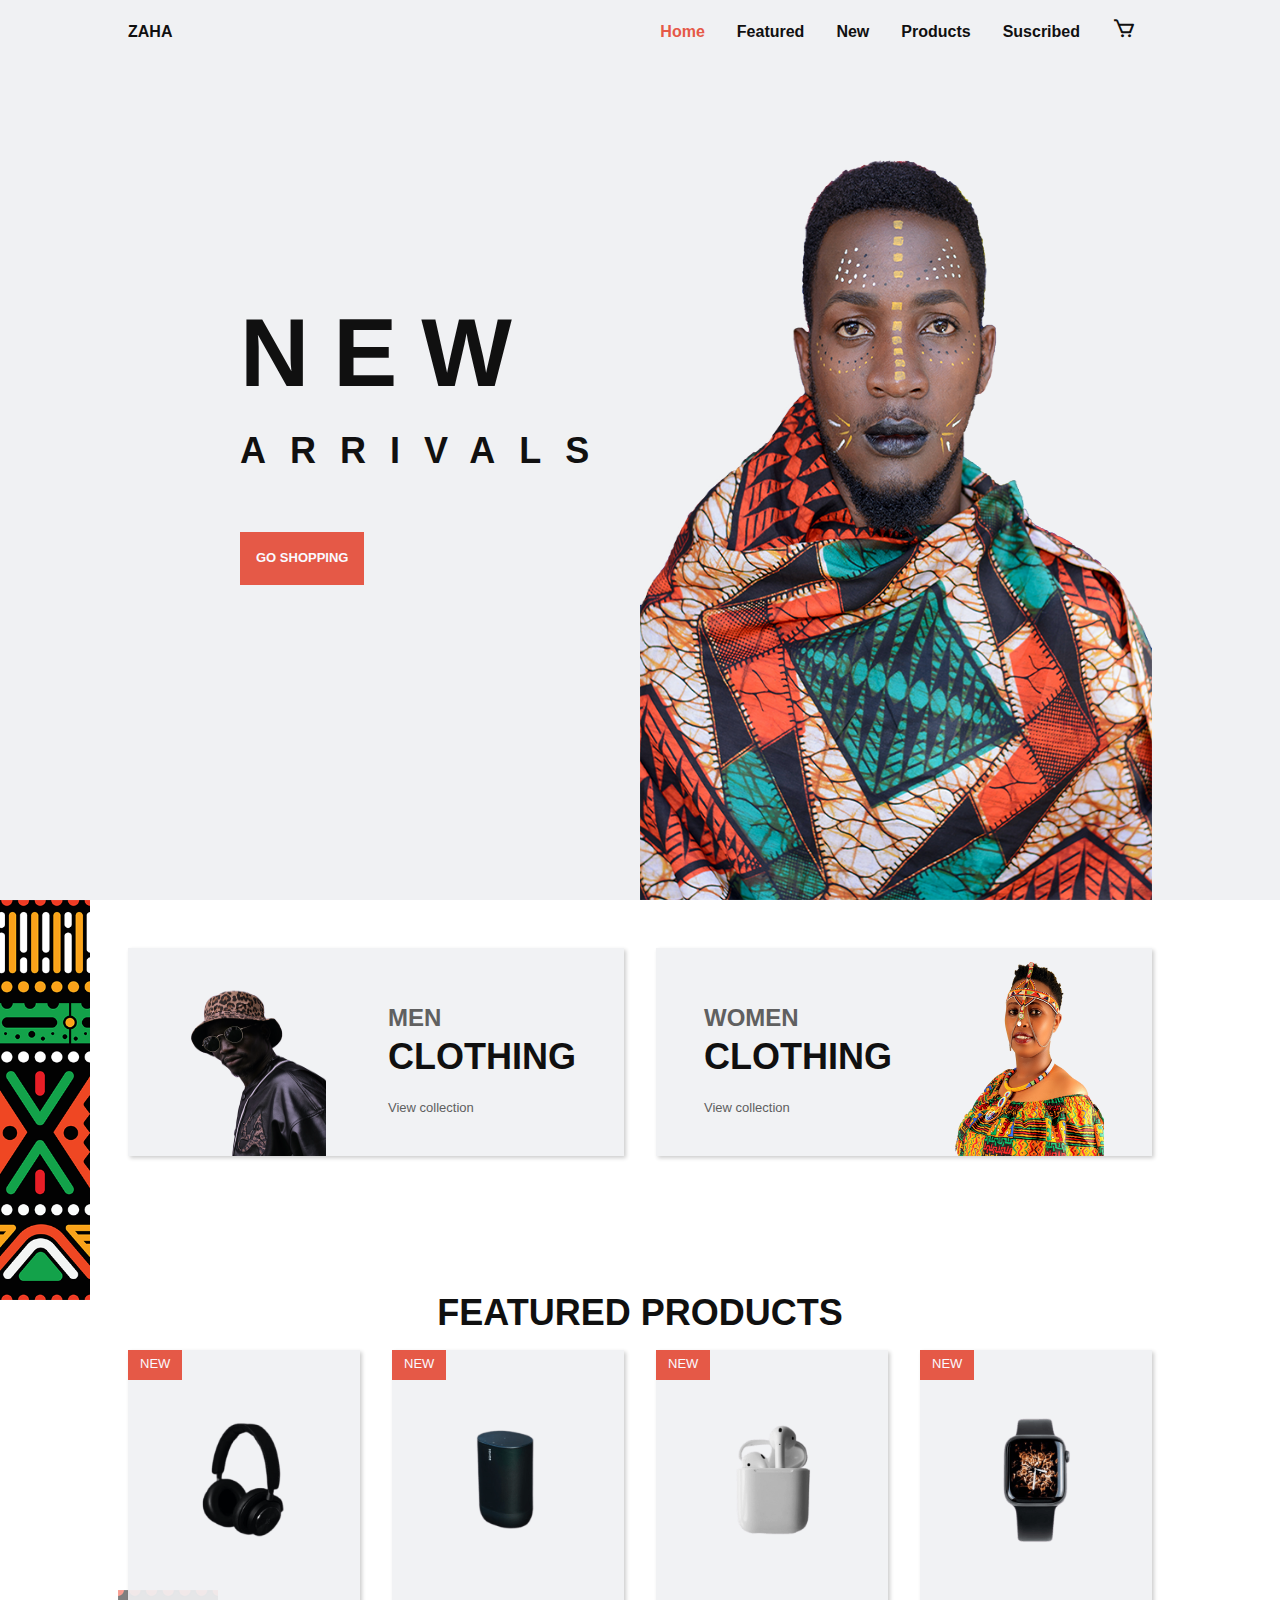
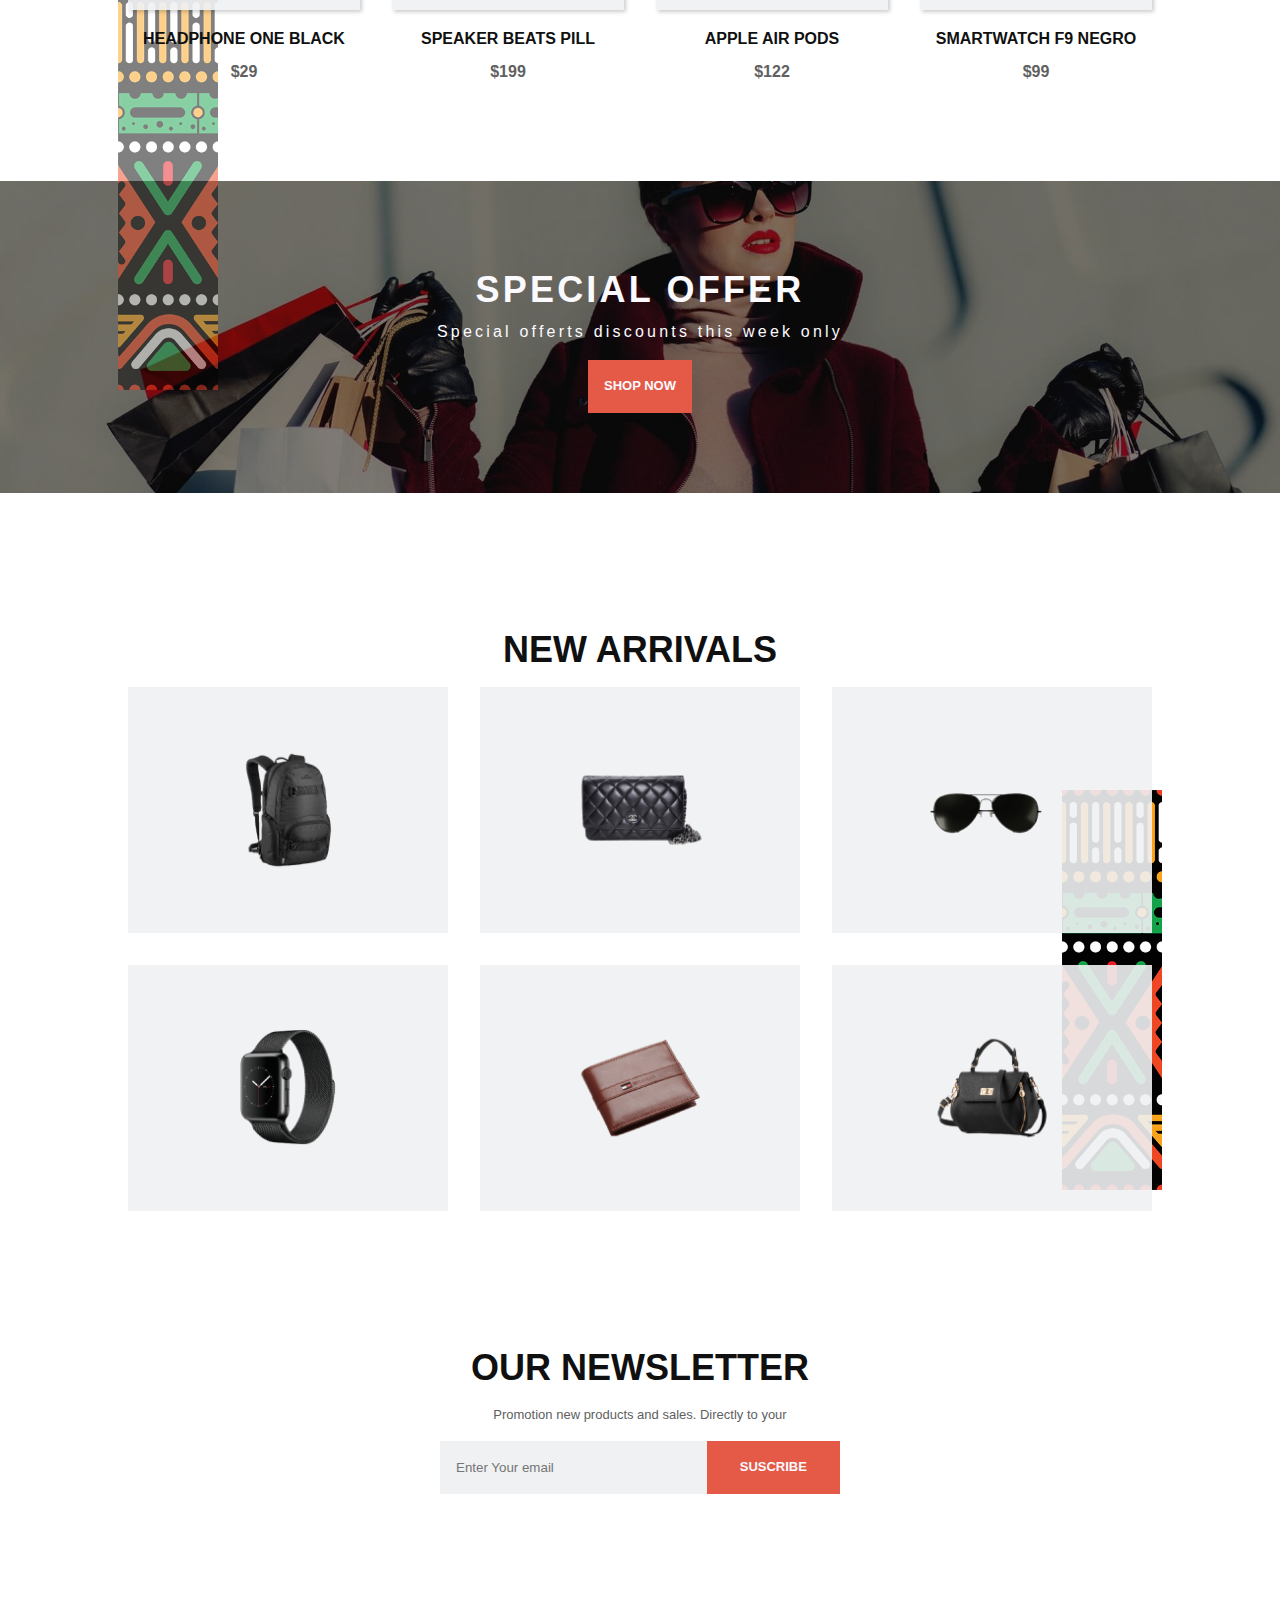
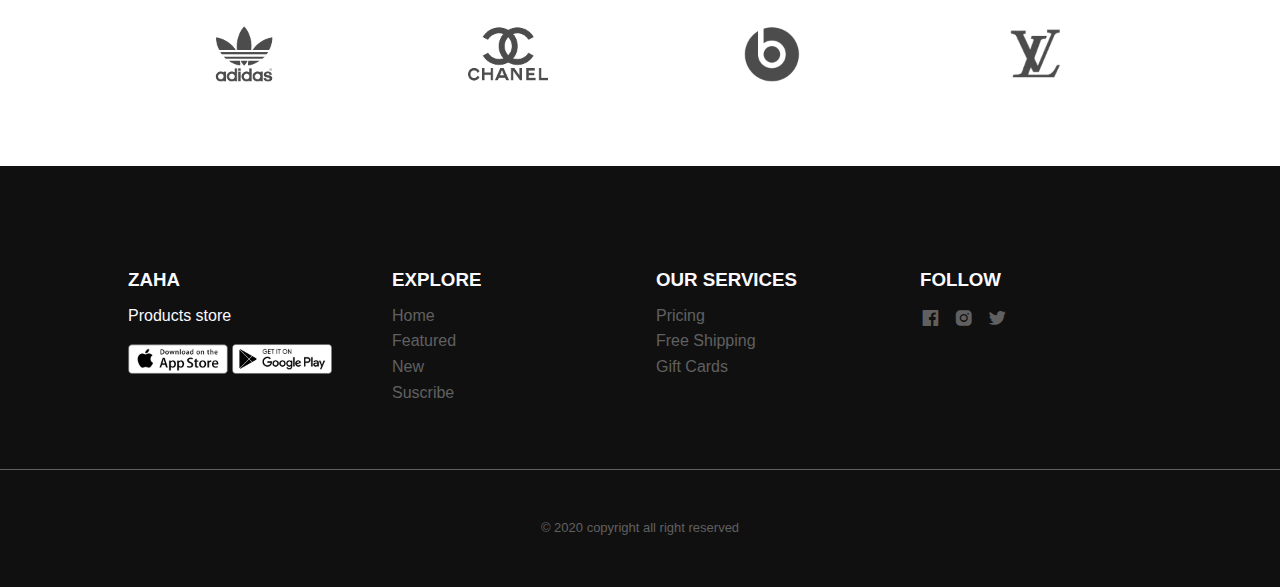
==== index.html @ 3cba7607 "Add files via upload" ====
<!DOCTYPE html>
<html lang="en">
    <head>
        <meta charset="UTF-8">
        <meta name="viewport" content="width=device-width, initial-scale=1.0">

        <!-- ===== BOXICONS ===== -->
        <link href="https://unpkg.com/boxicons@2.1.2/css/boxicons.min.css" rel="stylesheet">
        <!-- ===== CSS ===== -->
        <link rel="stylesheet" href="assets/css/styles.css">
        <!-- Favicon -->
        <link rel="apple-touch-icon" sizes="180x180" href="assets/img/favicon_io/apple-touch-icon.png">
        <link rel="icon" type="image/png" sizes="32x32" href="assets/img/favicon_io/favicon-32x32.png">
        <link rel="icon" type="image/png" sizes="16x16" href="assets/img/favicon_io/favicon-16x16.png">
        <link rel="manifest" href="assets/img/favicon_io/site.webmanifest">

        <title>ZAHA</title>
    </head>
    <body>

        <div class="container">
            <!--===== HEADER =====-->
            <header class="l-header">
                <nav class="nav bd-grid">
                    <div>
                        <a href="#" class="nav__logo">ZAHA</a>
                    </div>
    
                    <div class="nav__menu" id="nav-menu">
                        <ul class="nav__list">
                            <li class="nav__item"><a href="#home" class="nav__link active">Home</a></li>
                            <li class="nav__item"><a href="#featured" class="nav__link">Featured</a></li>
                            <li class="nav__item"><a href="#new" class="nav__link">New</a></li>
                            <li class="nav__item"><a href="assets/pages/product.html" class="nav__link">Products</a></li>
                            <li class="nav__item"><a href="#suscribed" class="nav__link">Suscribed</a></li>
                        </ul>
                    </div>
    
                    <div>
                        <i class="bx bx-cart nav__cart" id="nav-cart"></i>
                        <i class="bx bx-menu nav__toggle" id="nav-toggle"></i>
                    </div>
                </nav>
            </header>
    
            <main class="l-main">
                <!--===== HOME =====-->
                <section class="home" id="home">
    
                    <div class="home__container bd-grid">
                        <div class="home__data">
                            <h1 class="home__title">NEW <br><span>ARRIVALS</span></h1>
                            <a href="assets/pages/product.html" class="button">GO SHOPPING</a>
                        </div>
    
                        <img src="assets/img/home.png" alt="" class="home__img">
    
                    </div>
                </section>
    
                <!--===== COLLECTION =====-->
                <section class="collection section">
                    <div class="collection__pattern pattern"></div>
                    <div class="collection__container bd-grid">
                        <div class="collection__box">
                            <img src="assets/img/backpackMan.png" alt="" class="collection__img">
    
                            <div class="collectionn__data">
                                <h2 class="collection__title"><span class="collection__subtitle">Men</span><br>Clothing</h2>
                                <a href="#" class="collection__view">View collection</a>
                            </div>
                        </div>
    
                        <div class="collection__box">
                            <div class="collectionn__data">
                                <h2 class="collection__title"><span class="collection__subtitle">Women</span><br>Clothing</h2>
                                <a href="#" class="collection__view">View collection</a>
                            </div>
    
                            <img src="assets/img/backpackWoman.png" alt="" class="collection__img">
                        </div>
                    </div>
                </section>
    
                <!--===== FEATURED PRODUCTS =====-->
                <section class="featured section" id="featured">
                    <h2 class="section-title">FEATURED PRODUCTS</h2>
                    <!-- <a href="#" class="section-all">View All</a> -->
    
                    <div class="featured__container bd-grid">
                        <div class="pattern featured__pattern"></div>
                        <div class="featured__product">
                            <div class="featured__box">
                                <div class="featured__new">NEW</div>
                                <img src="assets/img/feature1.png" alt="" class="featured__img">
                            </div>
    
                            <div class="featured__data">
                                <h3 class="featured__name">Headphone One Black</h3>
                                <span class="featured__preci">$29</span>
                            </div>
                        </div>
    
                        <div class="featured__product">
                            <div class="featured__box">
                                <div class="featured__new">NEW</div>
                                <img src="assets/img/feature2.png" alt="" class="featured__img">
                            </div>
    
                            <div class="featured__data">
                                <h3 class="featured__name">Speaker Beats Pill</h3>
                                <span class="featured__preci">$199</span>
                            </div>
                        </div>
                        <div class="pattern featured__pattern1"></div>
                        <div class="featured__product">
                            <div class="featured__box">
                                <div class="featured__new">NEW</div>
                                <img src="assets/img/feature3.png" alt="" class="featured__img">
                            </div>
    
                            <div class="featured__data">
                                <h3 class="featured__name">Apple Air Pods</h3>
                                <span class="featured__preci">$122</span>
                            </div>
                        </div>
    
                        <div class="featured__product">
                            <div class="featured__box">
                                <div class="featured__new">NEW</div>
                                <img src="assets/img/feature4.png" alt="" class="featured__img">
                            </div>
    
                            <div class="featured__data">
                                <h3 class="featured__name">Smartwatch F9 Negro</h3>
                                <span class="featured__preci">$99</span>
                            </div>
                        </div>
                    </div>
                </section>
    
                <!--===== OFFER =====-->
                <section class="offer section">
                    <div class="offer__bg">
                        <div class="offer__data">
                            <h2 class="offer__title">Special Offer</h2>
                            <p class="offer__description">Special offerts discounts this week only</p>
    
                            <a href="assets/pages/product.html" class="button">SHOP NOW</a>
                        </div>
                    </div>
                </section>
    
                <!--===== NEW ARRIVALS =====-->
                <section class="new__arrivals section" id="new">
                    <h2 class="section-title">NEW ARRIVALS</h2>
                    <!-- <a href="#" class="section-all">View All</a> -->
    
                    <div class="pattern new__pattern"></div>
    
                    <div class="new__container bd-grid">
                        <div class="new__box">
                            <img src="assets/img/new1.png" alt="" class="new__img">
    
                            <div class="new__link">
                                <a href="#" class="button">VIEW PRODUCT</a>
                            </div>
                        </div>
    
                        <div class="new__box">
                            <img src="assets/img/new2.png" alt="" class="new__img">
    
                            <div class="new__link">
                                <a href="#" class="button">VIEW PRODUCT</a>
                            </div>
                        </div>
    
                        <div class="new__box">
                            <img src="assets/img/new3.png" alt="" class="new__img">
    
                            <div class="new__link">
                                <a href="#" class="button">VIEW PRODUCT</a>
                            </div>
                        </div>
    
                        <div class="new__box">
                            <img src="assets/img/new4.png" alt="" class="new__img">
    
                            <div class="new__link">
                                <a href="#" class="button">VIEW PRODUCT</a>
                            </div>
                        </div>
    
                        <div class="new__box">
                            <img src="assets/img/new5.png" alt="" class="new__img">
    
                            <div class="new__link">
                                <a href="#" class="button">VIEW PRODUCT</a>
                            </div>
                        </div>
    
                        <div class="new__box">
                            <img src="assets/img/new6.png" alt="" class="new__img">
    
                            <div class="new__link">
                                <a href="#" class="button">VIEW PRODUCT</a>
                            </div>
                        </div>
                    </div>
                </section>
    
                <!--===== NEWSLETTER =====-->
                <section class="newsletter section" id="suscribed">
                    <div class="newsletter__container bd-grid">
                        <div class="newsletter__suscribe">
                            <h2 class="section-title">OUR NEWSLETTER</h2>
                            <p class="newsletter__description">Promotion new products and sales. Directly to your</p>
    
                            <form action="" class="newsletter__form">
                                <input type="text" class="newsletter__input" placeholder="Enter Your email">
                                <a href="#" class="button">SUSCRIBE</a>
                            </form>
                        </div>
                    </div>
                </section>
    
                <!--===== SPONSORS =====-->
                <section class="sponsors section">
                    <div class="sponsors__container bd-grid">
                        <div class="sponsors__logo">
                            <img src="assets/img/logo1.png" alt="">
                        </div>
        
                        <div class="sponsors__logo">
                            <img src="assets/img/logo2.png" alt="">
                        </div>
        
                        <div class="sponsors__logo">
                            <img src="assets/img/logo3.png" alt="">
                        </div>
        
                        <div class="sponsors__logo">
                            <img src="assets/img/logo4.png" alt="">
                        </div>
                    </div>
                </section>
            </main>
    
            <!--===== FOOTER =====-->
            <footer class="footer section">
                <div class="footer__container bd-grid">
                    <div class="footer__box">
                        <h3 class="footer__title">ZAHA</h3>
                        <p class="footer__deal">Products store</p>
                        <a href="#"><img src="assets/img/footerstore1.png" alt="" class="footer__store"></a>
                        <a href="#"><img src="assets/img/footerstore2.png" alt="" class="footer__store"></a>
                    </div>
    
                    <div class="footer__box">
                        <h3 class="footer__title">EXPLORE</h3>
                        <ul>
                            <li><a href="#" class="footer__link">Home</a></li>
                            <li><a href="#" class="footer__link">Featured</a></li>
                            <li><a href="#" class="footer__link">New</a></li>
                            <li><a href="#" class="footer__link">Suscribe</a></li>
                        </ul>
                    </div>
    
                    <div class="footer__box">
                        <h3 class="footer__title">OUR SERVICES</h3>
                        <ul>
                            <li><a href="#" class="footer__link">Pricing</a></li>
                            <li><a href="#" class="footer__link">Free Shipping</a></li>
                            <li><a href="#" class="footer__link">Gift Cards</a></li>                    </ul>
                    </div>
    
                    <div class="footer__box">
                        <h3 class="footer__title">FOLLOW</h3>
                            <a href="#" class="footer__social"><i class="bx bxl-facebook-square"></i></a>
                            <a href="#" class="footer__social"><i class="bx bxl-instagram-alt" ></i></a>
                            <a href="#" class="footer__social"><i class="bx bxl-twitter" ></i></a>
                    </div>
                </div>
    
                <p class="footer__copy">&#169; 2020 copyright all right reserved</p>
            </footer>
        </div>

        <!--===== MAIN JS =====-->
        <script src="assets/js/main.js"></script>
    </body>
</html>
---- assets/css/styles.css ----
/*===== GOOGLE FONTS =====*/
@import url("https://fonts.googleapis.com/css2?family=Open+Sans:wght@400;600;700&display=swap");

/*===== VARIABLES CSS =====*/
:root {
  --header-height: 3rem;
  --font-semi: 600;
  --font-bold: 700;
}

/*===== Colores =====*/
:root {
  --first-color: #E55947;
  --first-color-alt: #D2321E;
  --white-color: #FAFAFF;
  --dark-color: #101010;
  --dark-color-light: #606060;
  --gray-color: #F0F1F3;
  --shadow: 2px 2px 4px rgba(0, 0, 0, 0.2);
}

/*===== Fuente y tipografia =====*/
:root {
  --body-font: 'Poppins', sans-serif;
  --big-font-size: 3rem;
  --h1-font-size: 1.5rem;
  --h2-font-size: 1.25rem;
  --normal-font-size: .938rem;
  --small-font-size: .75rem;
}

@media screen and (min-width: 1024px) {
  :root {
    --big-font-size: 6rem;
    --h1-font-size: 2.25rem;
    --h2-font-size: 1.5rem;
    --normal-font-size: 1rem;
    --small-font-size: .813rem;
  }
}

/*===== Margenes =====*/
:root {
  --mb-1: 0.5rem;
  --mb-2: 1rem;
  --mb-3: 1.5rem;
  --mb-4: 2rem;
}

/*===== z index =====*/
:root {
  --z-tooltip: 10;
  --z-fixed: 100;
  --z-med: 50;
}

/*===== background pattern =====*/
:root {
  --background-image: url("../img/pan_african_pattern.png");
}

/*===== BASE =====*/
*, ::before, ::after {
  box-sizing: border-box;
}

html {
  scroll-behavior: smooth;
}

body {
  margin: var(--header-height) 0 0 0;
  font-family: var(--body-font);
  font-size: var(--normal-font-size);
  color: var(--dark-color);
  line-height: 1.6;
}

h1, h2, p {
  margin: 0;
}

ul {
  margin: 0;
  padding: 0;
  list-style: none;
}

a {
  text-decoration: none;
  color: var(--dark-color);
}

img {
  max-width: 100%;
  height: auto;
}

/*===== CLASS CSS ===== */
.section {
  padding: 3rem 0;
}

.section-title {
  font-size: var(--h1-font-size);
  color: var(--dark-color);
  margin: var(--mb-4) 0 var(--mb-1);
  text-align: center;
}

.section-all {
  display: block;
  font-size: var(--small-font-size);
  font-weight: var(--font-semi);
  color: var(--dark-color-light);
  text-align: center;
  margin-bottom: var(--mb-2);
}

.bg__pattern {
  position: absolute;
  background: url("../img/background__pattern.png");
  background-repeat: no-repeat;
  background-size: cover;
  width: 100px;
  padding-bottom: 400px;
  z-index: var(--z-tooltip);
}

.pattern {
  position: absolute;
  background-image: var(--background-image);
  background-repeat: no-repeat;
  background-size: cover;
  width: 100px;
  padding-bottom: 400px;
  z-index: var(--z-tooltip);
}

.collection__pattern {
  top: 0;
  left: -10px;
}

/*===== LAYOUT =====*/
.bd-grid {
  max-width: 1024px;
  display: grid;
  grid-template-columns: 100%;
  width: calc(100% - 3rem);
  margin-left: var(--mb-3);
  margin-right: var(--mb-3);
}

/*===== NAV =====*/
.l-header {
  width: 100%;
  position: fixed;
  top: 0;
  left: 0;
  z-index: var(--z-fixed);
  background-color: var(--gray-color);
}

.nav {
  height: var(--header-height);
  display: flex;
  justify-content: space-between;
  align-items: center;
}

@media screen and (max-width: 768px) {
  .nav__menu {
    position: fixed;
    top: var(--header-height);
    right: -100%;
    width: 80%;
    height: 100%;
    padding: 2rem;
    background-color: var(--white-color);
    transition: .5s;
  }  
}

.nav__item {
  margin-bottom: var(--mb-4);
}

.nav__link {
  color: var(--dark-color);
  font-weight: var(--font-semi);
}

.nav__link:hover {
  color: var(--first-color);
} 

.nav__logo {
  font-weight: var(--font-bold);
}

.nav__cart {
  font-size: 1.5rem;
  margin-right: var(--mb-2);
}

.nav__toggle {
  font-size: 1.5rem;
  cursor: pointer;
}

/*=== Show menu ===*/
.show {
  right: 0;
}

.active {
  color: var(--first-color);
}

/*===== HOME =====*/
.home {
  background-color: var(--gray-color);
}

.home__data {
  padding-top: 2rem;
}

.home__title {
  align-self: center;
  font-size: var(--big-font-size);
  line-height: 1;
  letter-spacing: .5rem;
  margin-bottom: 5px;
}

.home__title span {
  font-size: var(--h1-font-size);
}

.home__img {
  right: 0;
  bottom: 0;
  width: 100%;
}

/*BUTTONS*/

.button {
  display: inline-block;
  text-align: center;
  background-color: var(--first-color);
  color: var(--white-color);
  padding: 1rem;
  font-size: var(--small-font-size);
  font-weight: var(--font-semi);
  transition: 0.3s;
}

.button:hover {
  background-color: var(--first-color-alt);
}

/*===== COLLECTION =====*/
.collection {
  position: relative;
}

.collection__container {
  position: relative;
  z-index: var(--z-med);
  row-gap: 2rem;
}

.collection__box {
  display: flex;
  justify-content: space-between;
  align-items: center;
  padding: 0 1.5rem;
  background-color: var(--gray-color);
  background-color: rgba(240, 241, 243, 0.9);
  transition: 0.3s;
  box-shadow: var(--shadow);
}

.collection__box:hover {
  transform: translateY(-0.5rem);
  background-color: var(--gray-color);
}

.collection__img {
  width: 100px;
  height: 150px;
}

.collection__title {
  font-size: var(--h1-font-size);
  line-height: 1.2;
  margin-bottom: var(--mb-2);
  text-transform: uppercase;
  font-weight: var(--font-semi);
}

.collection__subtitle {
  font-size: var(--h2-font-size);
  color: var(--dark-color-light);
}

.collection__view {
  font-size: var(--small-font-size);
  color: var(--dark-color-light);
}

/*===== FEATURED PRODUCTS =====*/

.featured__pattern {
  top: 15rem;
  left: -10px;
  opacity: .5;
}

.featured__pattern1 {
  top: 65rem;
  right: -10px;
}

.featured__container {
  position: relative;
}

.featured__content {
  row-gap: 2rem;
}

.featured__product {
  position: relative;
  z-index: var(--z-med);
  transition: .3s;
}

.featured__product:hover {
  transform: translateY(-.5rem);
}

.featured__box {
  position: relative;
  display: flex;
  justify-content: center;
  background-color: var(--gray-color);
  background-color: rgba(240, 241, 243, 0.9);
  box-shadow: var(--shadow);
  transition: .3s;
}

.featured__box:hover {
  background-color: var(--gray-color);
}

.featured__new {
  position: absolute;
  top: 0;
  left: 0;
  background-color: var(--first-color);
  color: var(--white-color);
  padding: .3rem .75rem;
  font-size: var(--small-font-size);
}

.featured__data {
  text-align: center;
}

.featured__name {
  margin-bottom: var(--mb-1);
  text-transform: uppercase;
  font-size: var(--normal-font-size);
}

.featured__preci {
  color: var(--dark-color-light);
  font-weight: var(--font-semi);
}

/*===== OFFER =====*/
.offer__bg {
  background: url('/assets/img/offer.jpg') no-repeat center/cover;
  text-align: center; 
}

.offer__data {
  padding: 3.5rem 0.25rem;
  background: rgba(0, 0, 0, 0.5);
  color: var(--white-color);
}

.offer__title {
  font-size: var(--h1-font-size);
  letter-spacing: .2rem;
  text-transform: uppercase;
  font-weight: var(--font-semi);
}

.offer__description {
  margin-bottom: var(--mb-2);
  letter-spacing: .2rem;
}

/*===== NEW ARRIVALS =====*/
.new__arrivals {
  position: relative;
}

.new__pattern {
  top: 35rem;
  padding-bottom: 50rem;
}

.new__container {
  position: relative;
  row-gap: 2rem;
  z-index: var(--z-med);
}

.new__box {
  position: relative;
  display: flex;
  justify-content: center;
  background-color: var(--gray-color);
  background-color: rgba(240, 241, 243, 0.9);
  overflow: hidden;
}

.new__box:hover .new__link {
  bottom: 0;
} 

.new__link {
  position: absolute;
  bottom: -100%;
  width: 100%;
  height: 100%;
  display: flex;
  justify-content: center;
  align-items: center;
  background: rgba(229, 89, 71, 0.2);
  transition: 0.3s;
}

/*===== NEWSLETTER =====*/
.newsletter {
  text-align: center;
}

.newsletter__description {
  margin-bottom: var(--mb-2);
  font-size: var(--small-font-size);
  color: var(--dark-color-light);
}

.newsletter__form {
  display: grid;
  grid-template-columns: 1fr .5fr;
}

.newsletter__input {
  outline: none;
  border: none;
  background-color: var(--gray-color);
  padding: 0 1rem;
}

/*===== SPONSORS =====*/
.sponsors__container {
  grid-template-columns: repeat(2, 1fr);
  row-gap: 2rem;
  padding: 1.5rem 0;
}

.sponsors__logo {
  display: flex;
  justify-content: center;
}

.sponsors__container img {
  width: 80px;
  filter: opacity(70%);
}

.sponsors__container img:hover {
  filter: none;
}

/*===== FOOTER =====*/
.footer {
  background-color: var(--dark-color);
  color: var(--white-color);
}

.footer__container {
  row-gap: 1.5rem;
  margin-bottom: var(--mb-4);
}

.footer__title {
  margin-bottom: var(--mb-1);
}

.footer__deal {
  margin-bottom: var(--mb-2);
}

.footer__store {
  width: 100px;
}

.footer__link, .footer__social {
  color: var(--dark-color-light);
}

.footer__link:hover {
  text-decoration: underline;
}

.footer__social {
  font-size: 1.3rem;
  margin-right: var(--mb-1);
}

.footer__copy {
  border-top: 1px solid var(--dark-color-light);
  padding-top: 3rem;
  text-align: center;
  color: var(--dark-color-light);
  font-size: var(--small-font-size);
}

/* ===== MEDIA QUERIES=====*/
/* Screens below 380px */
@media screen and (min-width: 380px){
  .home__img {
    width: 100%;
  }
}

@media screen and (min-width: 768px){
  body {
    margin: 0;
  }  

  .section-all {
    margin-bottom: var(--mb-4);
  }

  .nav {
    height: calc(var(--header-height) + 1rem);
    align-items: center;
    justify-content: initial;
  }

  .nav__menu {
    margin-left: auto;
  }

  .nav__list {
    display: flex;
    margin-right: var(--mb-4);
  }

  .nav__item {
    margin-left: var(--mb-4);
    margin-bottom: 0;
  }

  .nav__toggle {
    display: none;
  }

  .home__container {
    height: 100vh;
    grid-template-columns: repeat(2, 1fr);
  }

  .home__data {
    padding: 0;
    height: max-content;
    align-self: center;
  }

  .home__title {
    line-height: .8;
    letter-spacing: 1.5rem;
    margin-bottom: 4rem;
  }

  .home__img {
    width: 600px;
    height: 100vh;
  }

  .collection__container {
    grid-template-columns: repeat(2, 1fr);
    grid-template-rows: 1fr;
    column-gap: 2rem;
  }

  .collection__box {
    padding: .5rem 3rem 0;
  }

  .collection__img {
    width: 150px;
    height: 200px;
  }

  .featured__container,
  .sponsors__container,
  .footer__container {
    grid-template-columns: repeat(4, 1fr);
    grid-gap: 2rem;
  }

  .offer__data {
    padding: 5rem 0;
  }

  .new__pattern {
    display: none;
  }

  .new__container {
    grid-template-columns: repeat(3, 1fr);
    grid-gap: 2rem;
  }

  .newsletter__form {
    width: 400px;
    margin: 0 auto;
  }

  .footer__container {
    padding: 2rem 0;
  }
}

@media screen and (min-width: 380px) {
  .bd-grid {
    margin-left: auto;
    margin-right: auto;
  }

  .home__data {
    padding-left: 7rem;
  }

  .home__img {
    right: 15%;
  }
}
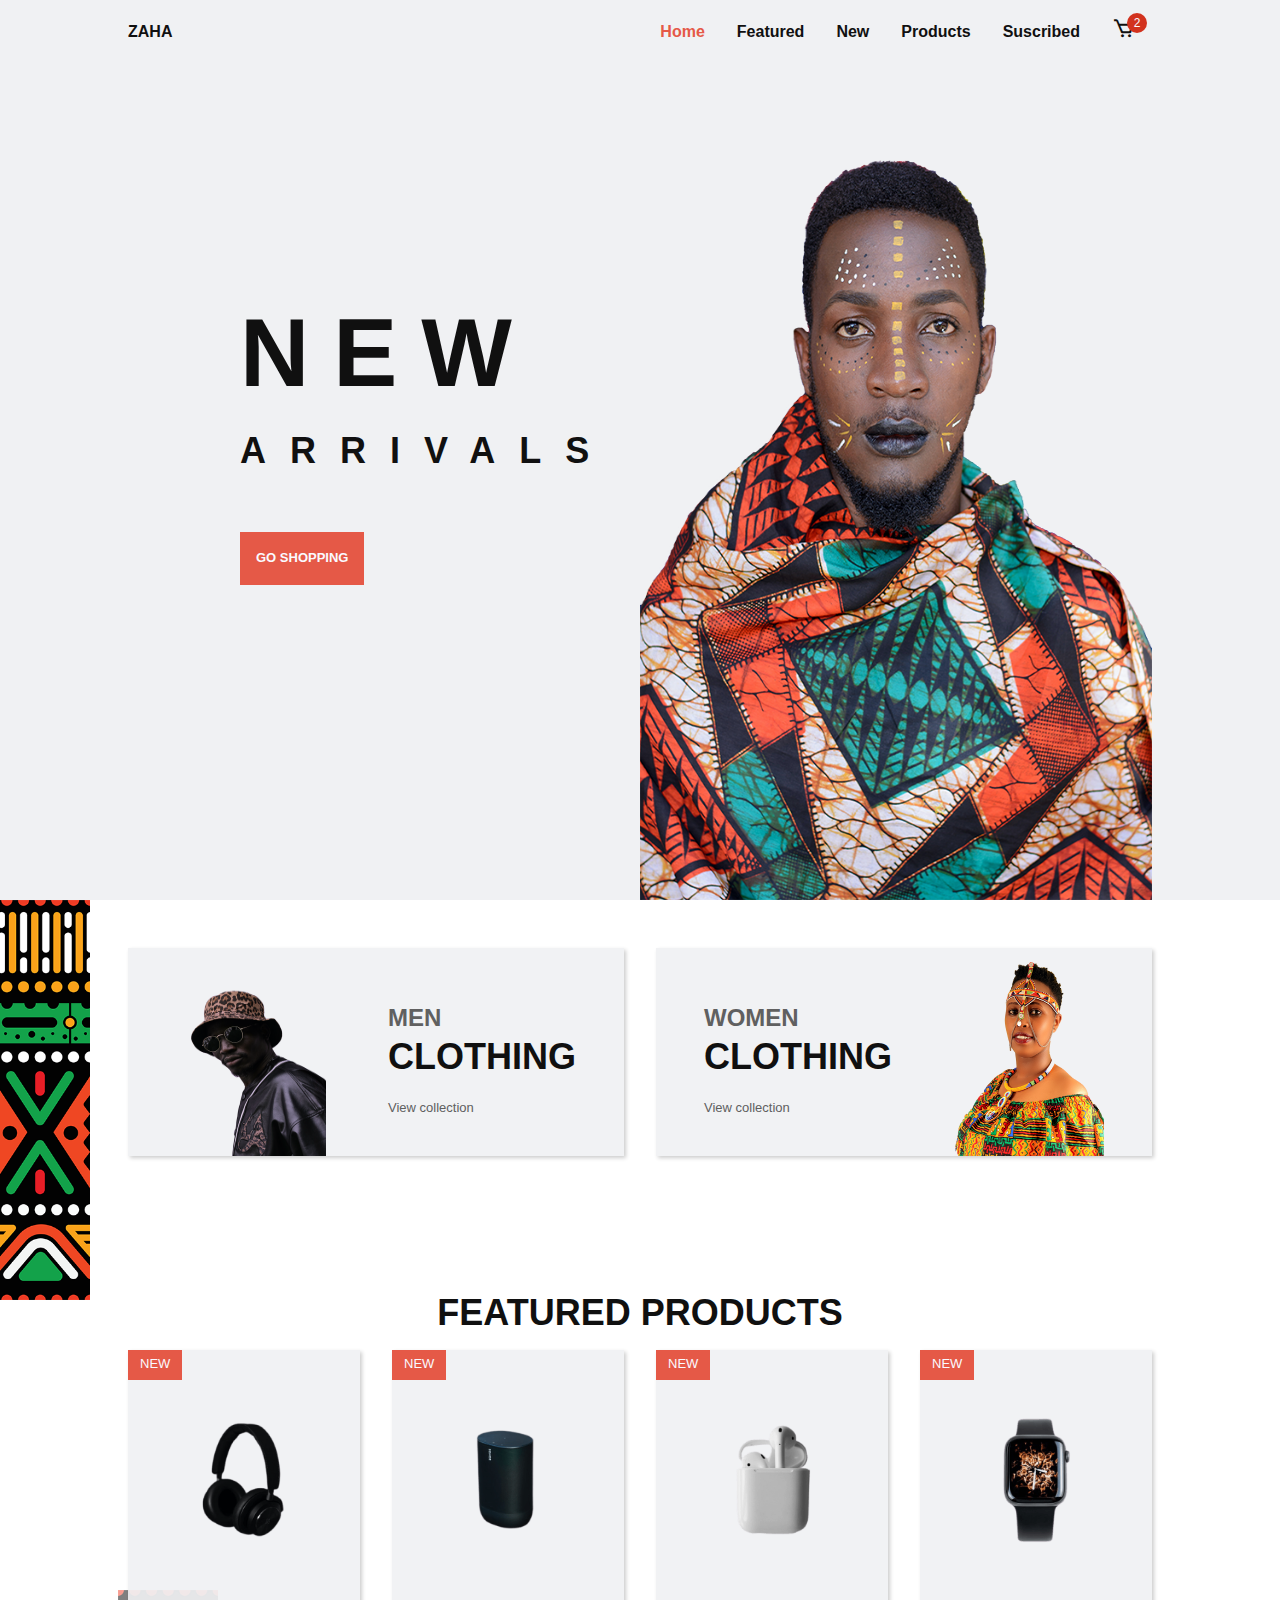
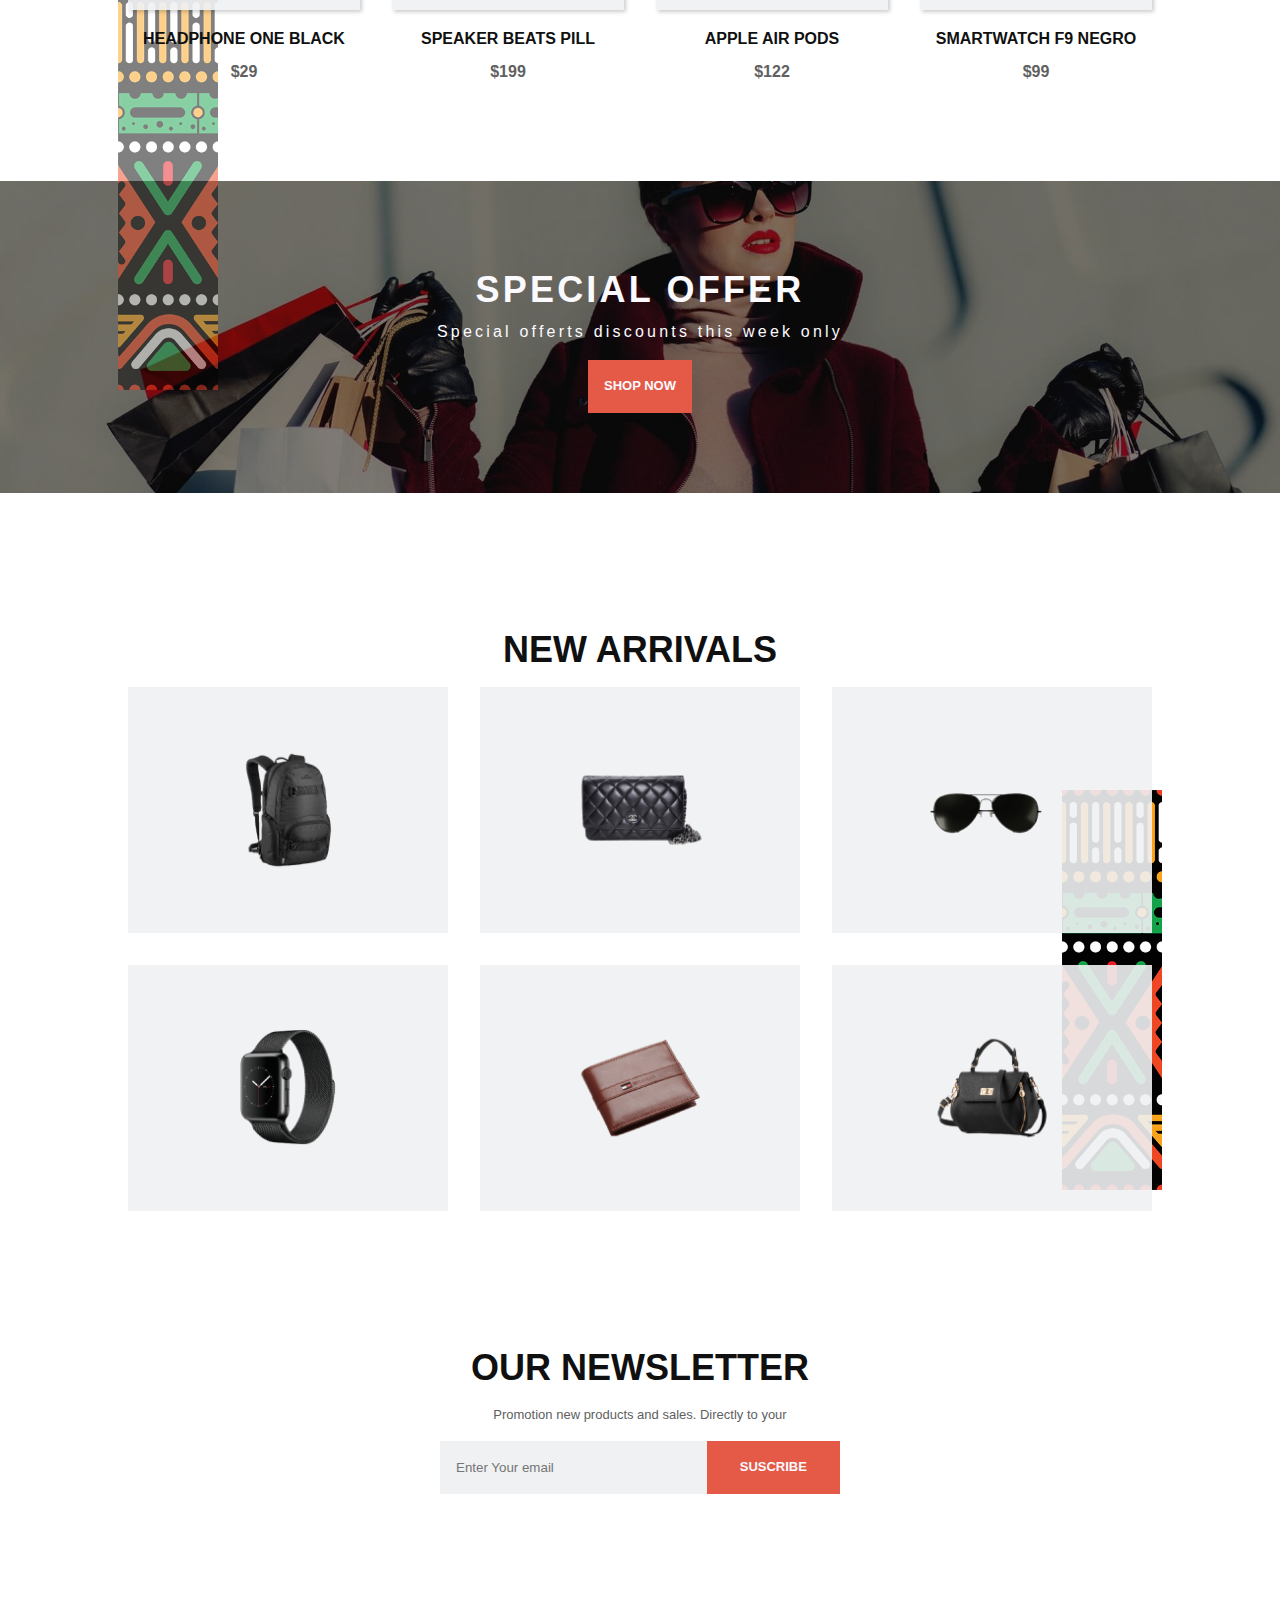
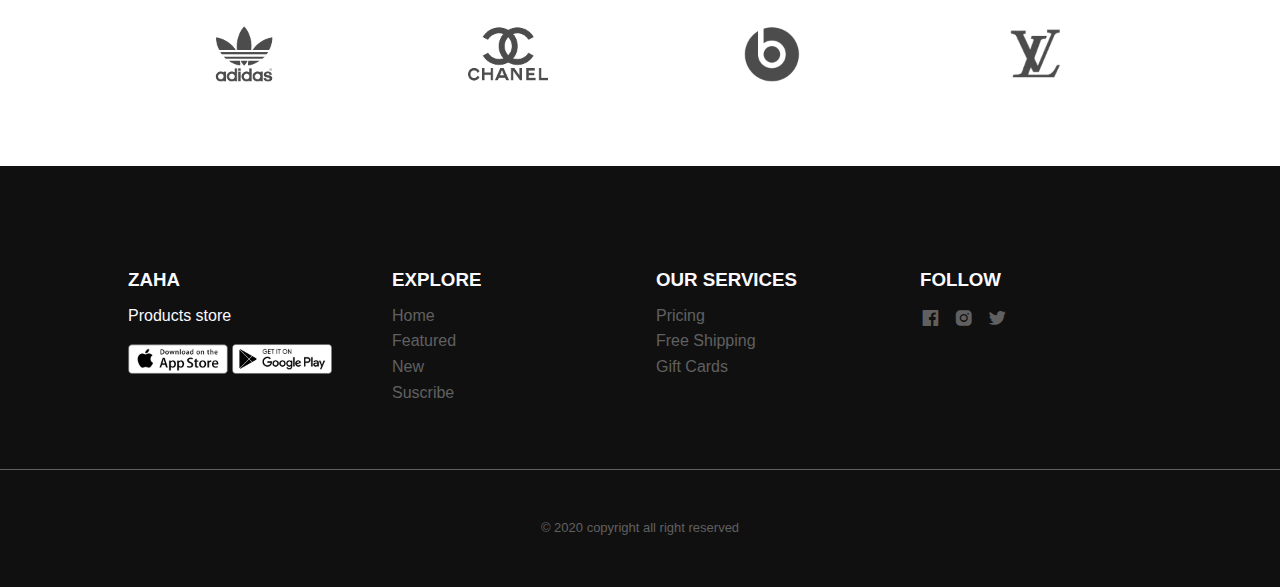
==== commit f6d54932: "Done with the product card" ====
--- a/index.html
+++ b/index.html
@@ -37,7 +37,10 @@
                     </div>
     
                     <div>
-                        <i class="bx bx-cart nav__cart" id="nav-cart"></i>
+                        <a href="#" class="nav__cart-link">
+                            <i class="bx bx-cart nav__cart" id="nav-cart"></i>
+                            <span class="cart__num" id="cart-num">2</span>
+                        </a>
                         <i class="bx bx-menu nav__toggle" id="nav-toggle"></i>
                     </div>
                 </nav>
--- a/assets/css/styles.css
+++ b/assets/css/styles.css
@@ -199,9 +199,29 @@
   font-weight: var(--font-bold);
 }
 
+.nav__cart-link {
+  position: relative;
+}
+
 .nav__cart {
   font-size: 1.5rem;
   margin-right: var(--mb-2);
+}
+
+.cart__num {
+  position: absolute;
+  display: flex;
+  align-items: center;
+  justify-content: center;
+  font-size: .75rem;
+  font-weight: 400;
+  top: -12px;
+  right: 5px;
+  width: 20px;
+  height: 20px;
+  background-color: var(--first-color-alt);
+  color: var(--white-color);
+  border-radius: 50%;
 }
 
 .nav__toggle {
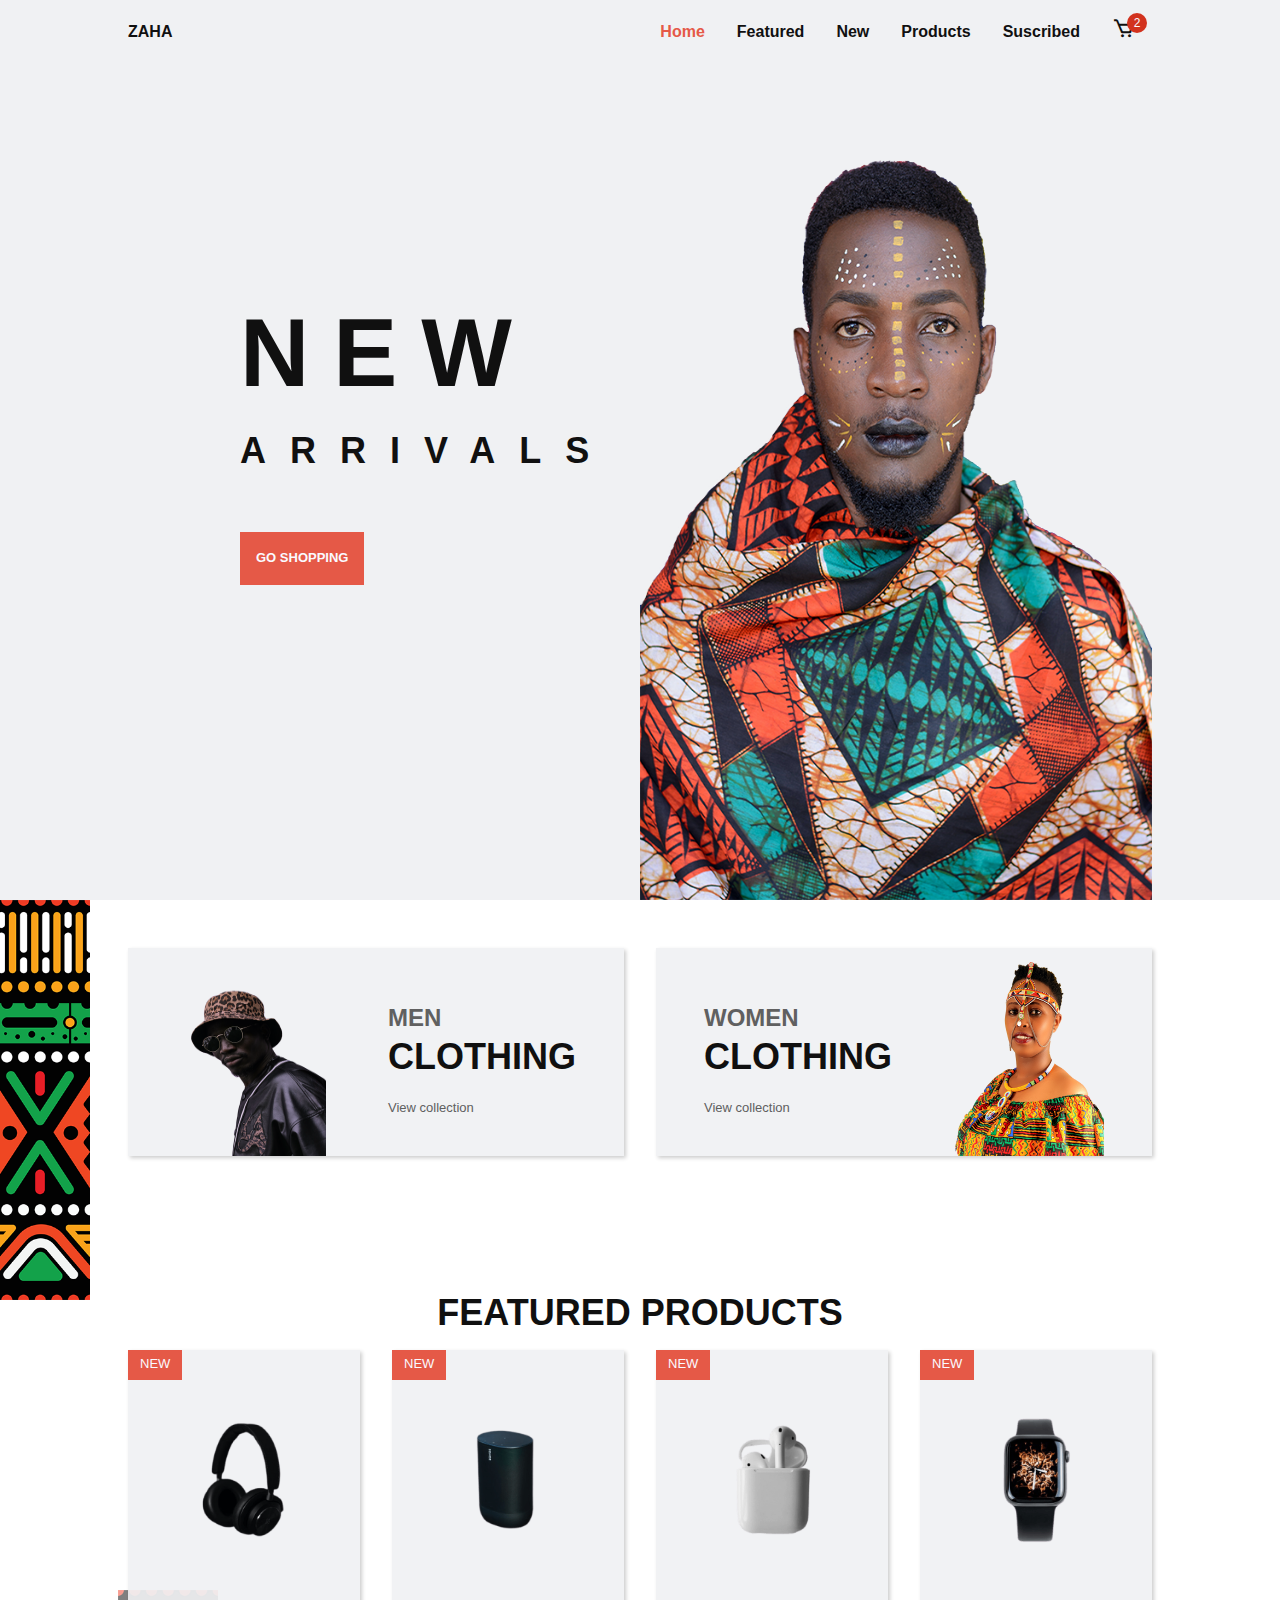
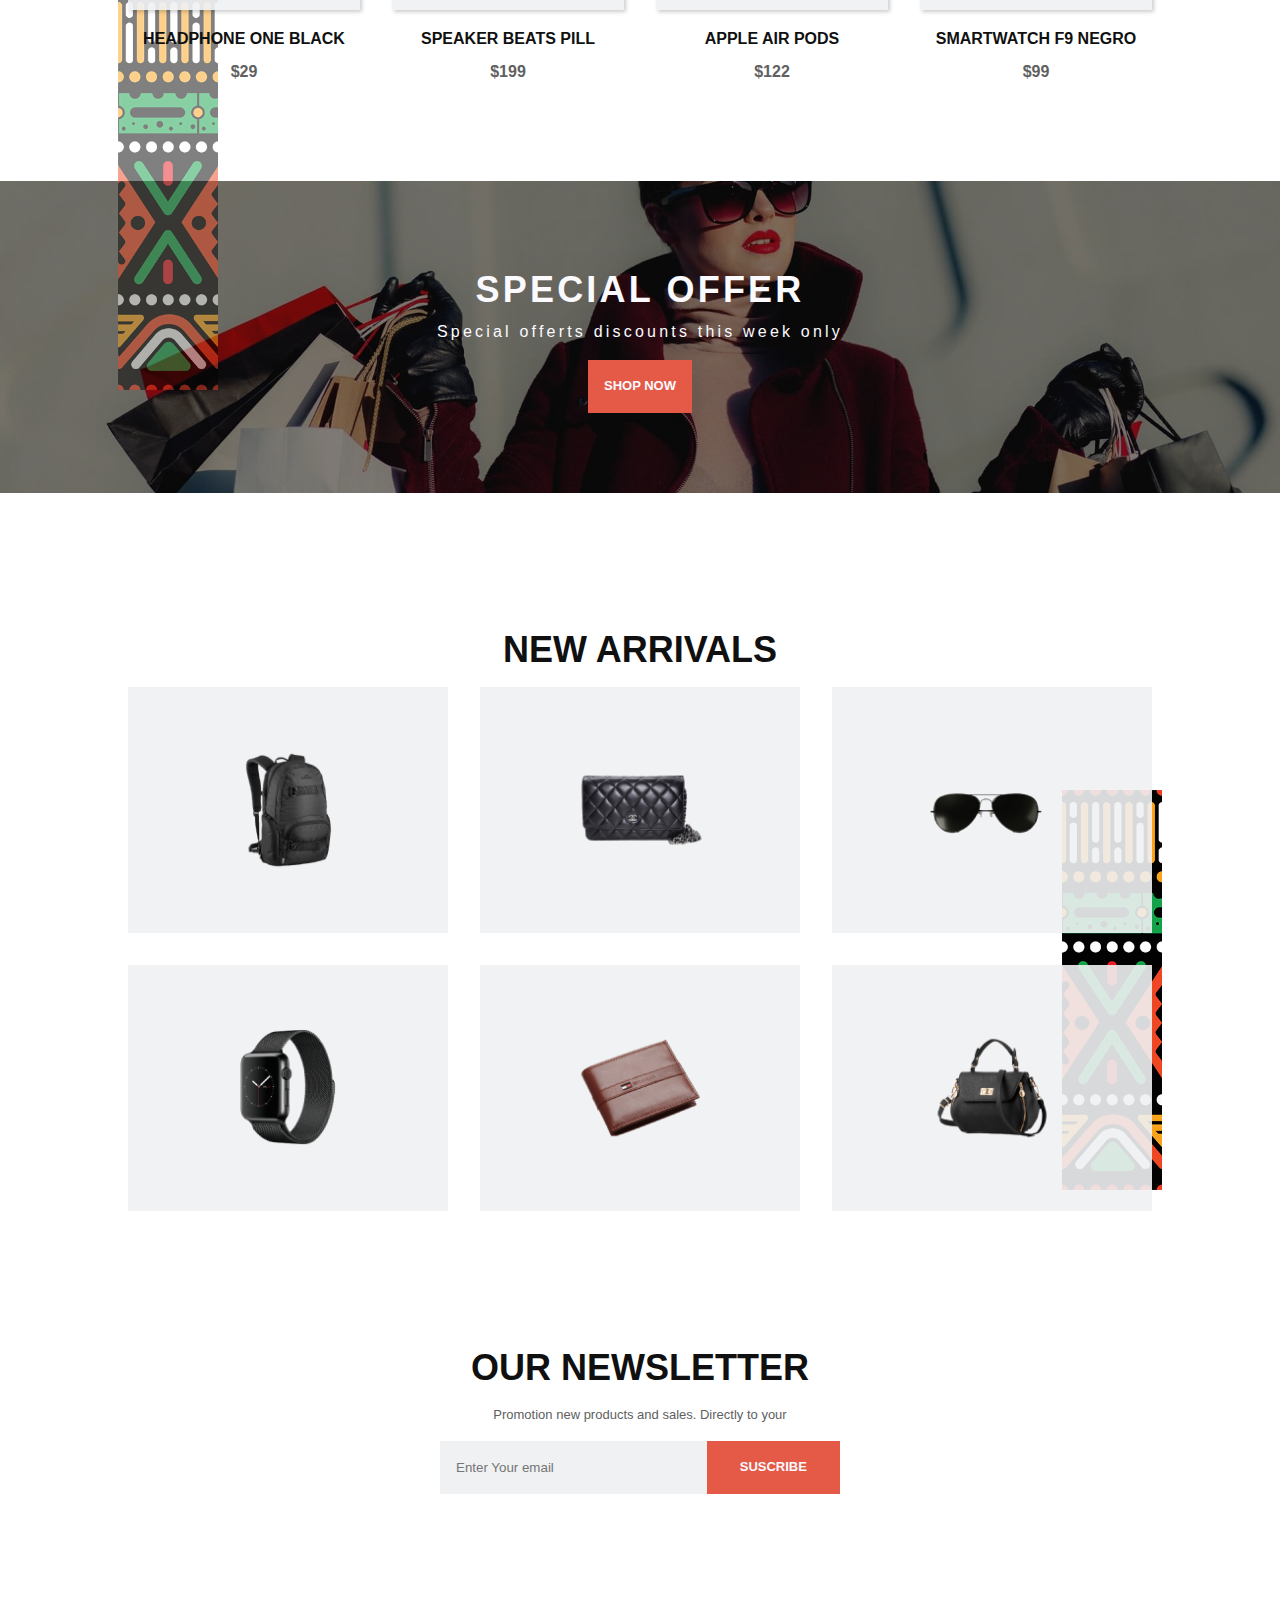
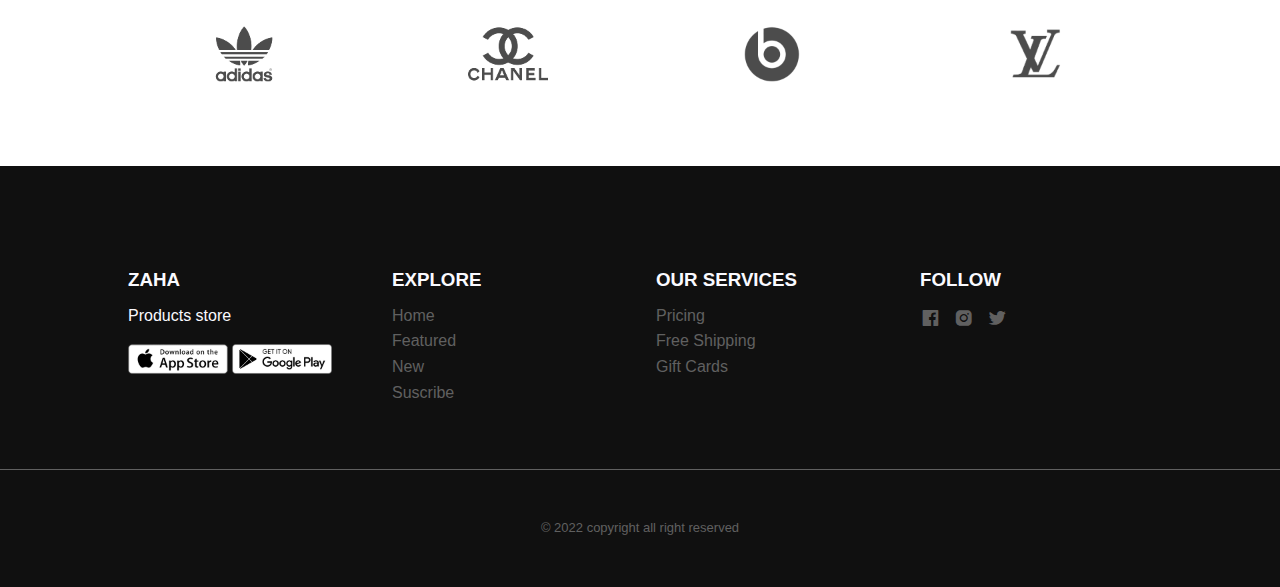
==== commit 37d9bb69: "Added footer to the product page       Added the product__item page" ====
--- a/index.html
+++ b/index.html
@@ -285,7 +285,7 @@
                     </div>
                 </div>
     
-                <p class="footer__copy">&#169; 2020 copyright all right reserved</p>
+                <p class="footer__copy">&#169; 2022 copyright all right reserved</p>
             </footer>
         </div>
 
